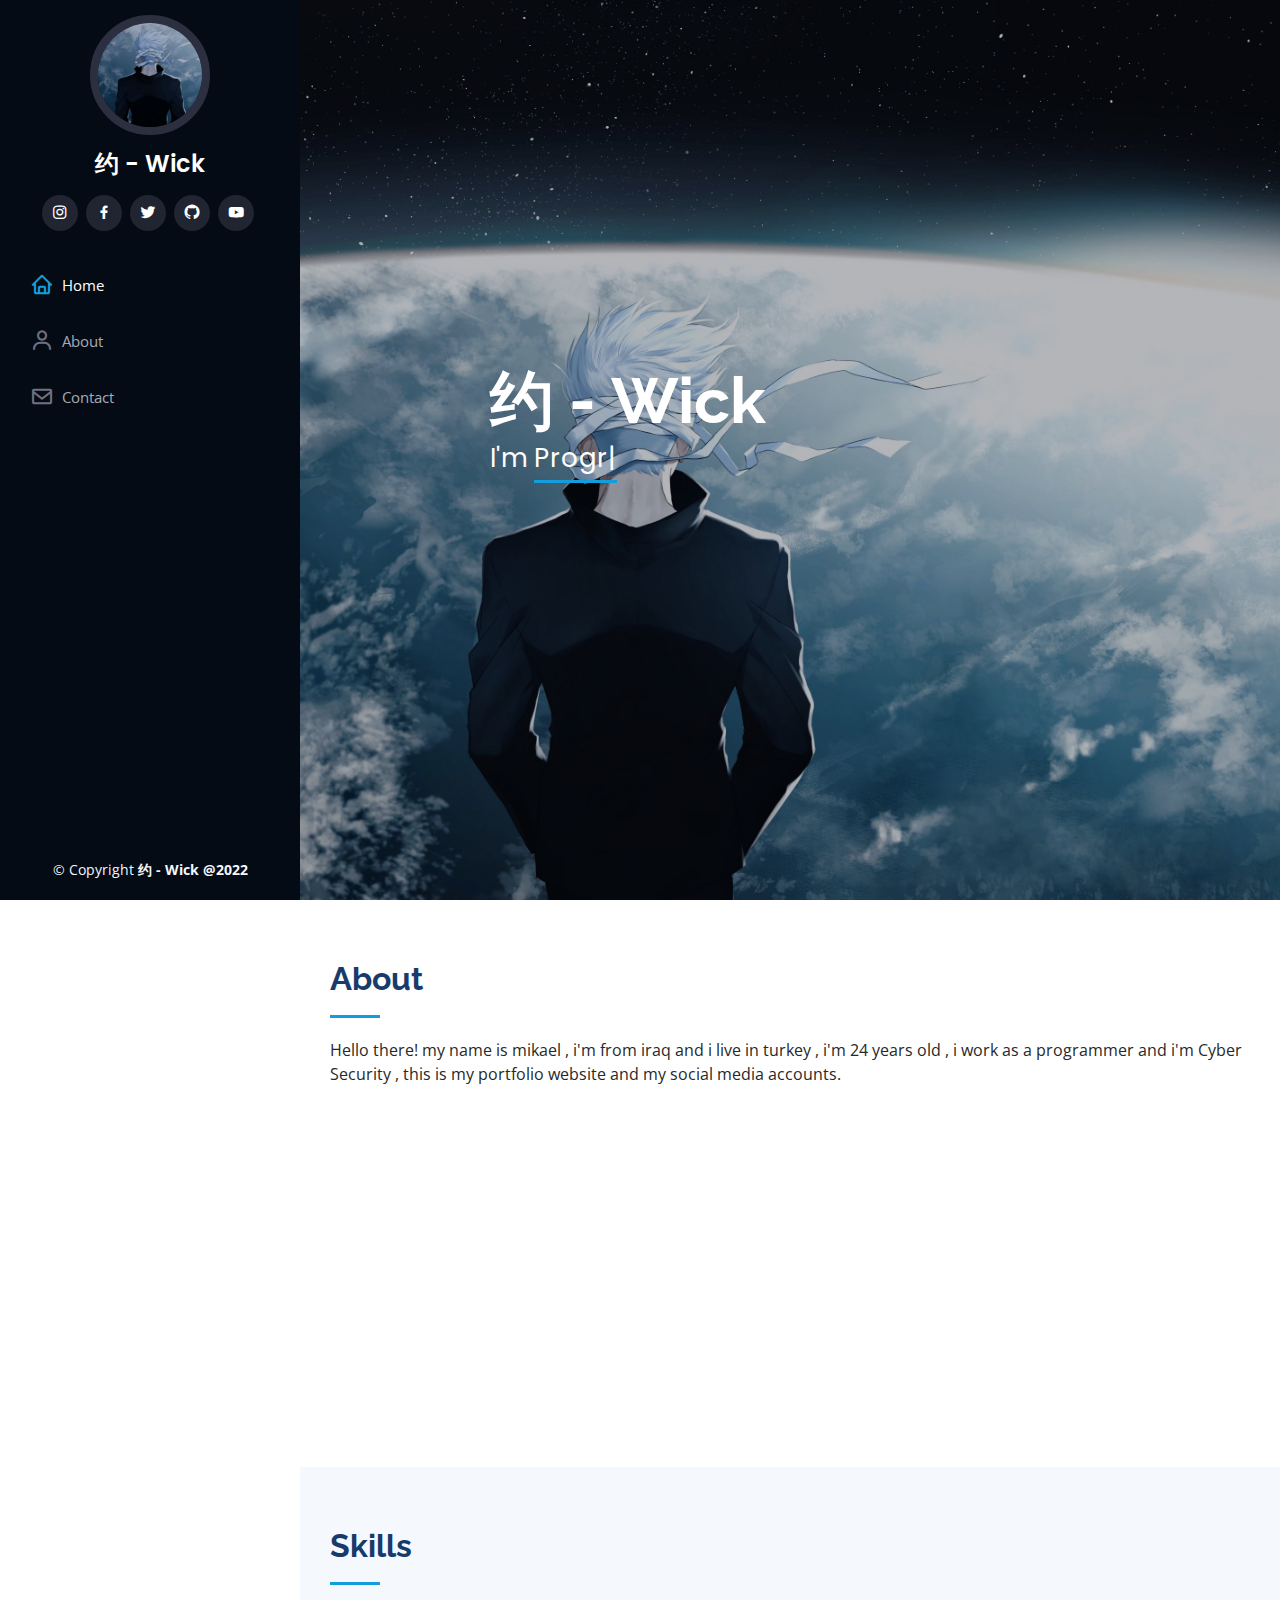
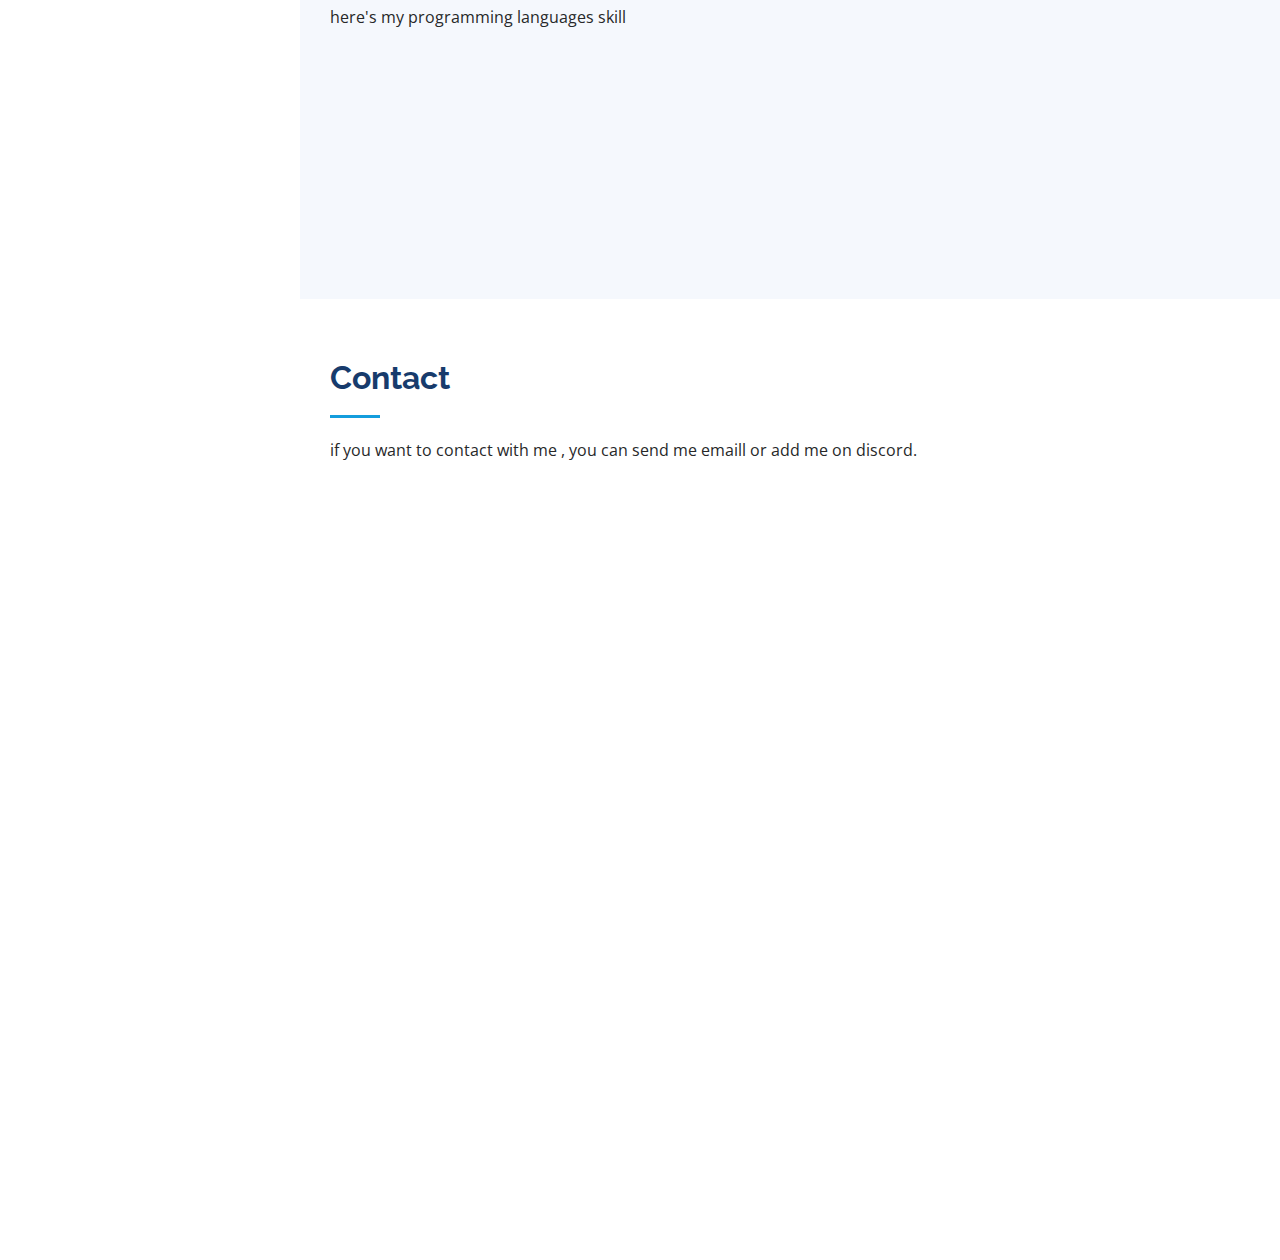
==== index.html @ 40bf6c1d "Initial commit" ====
<!DOCTYPE html>
<html lang="en">

<head>
  <meta charset="utf-8">
  <meta content="width=device-width, initial-scale=1.0" name="viewport">

  <title>约 - Wick World</title>
  <meta content="" name="description">
  <meta content="" name="keywords">

  <!-- Favicons -->
  <link href="assets/img/favicon.png" rel="icon">
  <link href="assets/img/apple-touch-icon.png" rel="apple-touch-icon">

  <!-- Google Fonts -->
  <link href="https://fonts.googleapis.com/css?family=Open+Sans:300,300i,400,400i,600,600i,700,700i|Raleway:300,300i,400,400i,500,500i,600,600i,700,700i|Poppins:300,300i,400,400i,500,500i,600,600i,700,700i" rel="stylesheet">

  <!-- Vendor CSS Files -->
  <link href="assets/vendor/aos/aos.css" rel="stylesheet">
  <link href="assets/vendor/bootstrap/css/bootstrap.min.css" rel="stylesheet">
  <link href="assets/vendor/bootstrap-icons/bootstrap-icons.css" rel="stylesheet">
  <link href="assets/vendor/boxicons/css/boxicons.min.css" rel="stylesheet">
  <link href="assets/vendor/glightbox/css/glightbox.min.css" rel="stylesheet">
  <link href="assets/vendor/swiper/swiper-bundle.min.css" rel="stylesheet">

  <!-- Template Main CSS File -->
  <link href="assets/css/style.css" rel="stylesheet">

  <!-- =======================================================
  * Template Name: iPortfolio
  * Updated: May 30 2023 with Bootstrap v5.3.0
  * Template URL: https://bootstrapmade.com/iportfolio-bootstrap-portfolio-websites-template/
  * Author: BootstrapMade.com
  * License: https://bootstrapmade.com/license/
  ======================================================== -->
</head>

<body>

  <!-- ======= Mobile nav toggle button ======= -->
  <i class="bi bi-list mobile-nav-toggle d-xl-none"></i>

  <!-- ======= Header ======= -->
  <header id="header">
    <div class="d-flex flex-column">

      <div class="profile">
        <img src="assets/img/profile-img.jpg" alt="" class="img-fluid rounded-circle">
        <h1 class="text-light"><a href="index.html">约 - Wick</a></h1>
        <div class="social-links mt-3 text-center">
          <a href="https://www.instagram.com/mik__subhi" class="instagram"><i class="bx bxl-instagram"></i></a>
          <a href="https://www.facebook.com/Mik.subhi" class="facebook"><i class="bx bxl-facebook"></i></a>
          <a href="https://twitter.com/WickJ007" class="twitter"><i class="bx bxl-twitter"></i></a>
          <a href="https://github.com/Wickdev077" class="github"><i class="bx bxl-github"></i></a>
          <a href="https://www.youtube.com/channel/UCJzH5Ua9rWW-uUYzWh-jjQg" class="youtube"><i class="bx bxl-youtube"></i></a>
        </div>
      </div>

      <nav id="navbar" class="nav-menu navbar">
        <ul>
          <li><a href="#hero" class="nav-link scrollto active"><i class="bx bx-home"></i> <span>Home</span></a></li>
          <li><a href="#about" class="nav-link scrollto"><i class="bx bx-user"></i> <span>About</span></a></li>
          <li><a href="#contact" class="nav-link scrollto"><i class="bx bx-envelope"></i> <span>Contact</span></a></li>
        </ul>
      </nav><!-- .nav-menu -->
    </div>
  </header><!-- End Header -->

  <!-- ======= Hero Section ======= -->
  <section id="hero" class="d-flex flex-column justify-content-center align-items-center">
    <div class="hero-container" data-aos="fade-in">
      <h1>约 - Wick</h1>
      <p>I'm <span class="typed" data-typed-items="Programmer, Cyber Security, Developer, Scripter"></span></p>
    </div>
  </section><!-- End Hero -->

  <main id="main">

    <!-- ======= About Section ======= -->
    <section id="about" class="about">
      <div class="container">

        <div class="section-title">
          <h2>About</h2>
          <p>Hello there! my name is mikael , i'm from iraq and i live in turkey , i'm 24 years old , i work as a programmer and i'm Cyber Security , this is my portfolio website and my social media accounts.</p>
        </div>

        <div class="row">
          <div class="col-lg-4" data-aos="fade-right">
            <img src="assets/img/profile-img.jpg" class="img-fluid" alt="">
          </div>
          <div class="col-lg-8 pt-4 pt-lg-0 content" data-aos="fade-left">
            <h3>Programmer &amp; Cyber Security</h3>
            <div class="row">
              <div class="col-lg-6">
                <ul>
                  <li><i class="bi bi-chevron-right"></i> <a href="https://www.instagram.com/mik__subhi" class="instagram"><i class="bx bxl-instagram"></i></a>
                  <li><i class="bi bi-chevron-right"></i> <a href="https://www.facebook.com/Mik.subhi" class="facebook"><i class="bx bxl-facebook"></i></a>
                  <li><i class="bi bi-chevron-right"></i> <a href="https://twitter.com/WickJ007" class="twitter"><i class="bx bxl-twitter"></i></a>
                  <li><i class="bi bi-chevron-right"></i> <a href="https://github.com/Wickdev077" class="github"><i class="bx bxl-github"></i></a>
                </ul>
              </div>
              <div class="col-lg-6">
                <ul>
                  <li><i class="bi bi-chevron-right"></i> <a href="https://www.youtube.com/channel/UCJzH5Ua9rWW-uUYzWh-jjQg" class="youtube"><i class="bx bxl-youtube"></i></a>
                  <li><i class="bi bi-chevron-right"></i> <a href="https://steamcommunity.com/profiles/76561199409255940/" class="steamcommunity"><i class="bx bxl-steam"></i></a>
                  <li><i class="bi bi-chevron-right"></i> <a href="https://open.spotify.com/user/u649qsqyj5lebvo763ai6z56t" class="spotify"><i class="bx bxl-spotify"></i></a>
                  <li><i class="bi bi-chevron-right"></i> <a href="https://www.twitch.tv/mik_subhi" class="twitch"><i class="bx bxl-twitch"></i></a>
                </ul>
              </div>
            </div>
            <p>
              Here's all my social media accounts
            </p>
          </div>
        </div>

      </div>
    </section><!-- End About Section -->

    <!-- ======= Skills Section ======= -->
    <section id="skills" class="skills section-bg">
      <div class="container">

        <div class="section-title">
          <h2>Skills</h2>
          <p>here's my programming languages skill</p>
        </div>

        <div class="row skills-content">

          <div class="col-lg-6" data-aos="fade-up">

            <div class="progress">
              <span class="skill">HTML <i class="val">100%</i></span>
              <div class="progress-bar-wrap">
                <div class="progress-bar" role="progressbar" aria-valuenow="100" aria-valuemin="0" aria-valuemax="100"></div>
              </div>
            </div>

            <div class="progress">
              <span class="skill">C# <i class="val">95%</i></span>
              <div class="progress-bar-wrap">
                <div class="progress-bar" role="progressbar" aria-valuenow="95" aria-valuemin="0" aria-valuemax="100"></div>
              </div>
            </div>

            <div class="progress">
              <span class="skill">C++ <i class="val">60%</i></span>
              <div class="progress-bar-wrap">
                <div class="progress-bar" role="progressbar" aria-valuenow="60" aria-valuemin="0" aria-valuemax="100"></div>
              </div>
            </div>

          </div>

          <div class="col-lg-6" data-aos="fade-up" data-aos-delay="100">

            <div class="progress">
              <span class="skill">JavaScript <i class="val">100%</i></span>
              <div class="progress-bar-wrap">
                <div class="progress-bar" role="progressbar" aria-valuenow="100" aria-valuemin="0" aria-valuemax="100"></div>
              </div>
            </div>

            <div class="progress">
              <span class="skill">python  <i class="val">45%</i></span>
              <div class="progress-bar-wrap">
                <div class="progress-bar" role="progressbar" aria-valuenow="45" aria-valuemin="0" aria-valuemax="100"></div>
              </div>
            </div>

            <div class="progress">
              <span class="skill">AE editor <i class="val">70%</i></span>
              <div class="progress-bar-wrap">
                <div class="progress-bar" role="progressbar" aria-valuenow="70" aria-valuemin="0" aria-valuemax="100"></div>
              </div>
            </div>

          </div>

        </div>

      </div>
    </section><!-- End Skills Section -->

    <!-- ======= Contact Section ======= -->
    <section id="contact" class="contact">
      <div class="container">

        <div class="section-title">
          <h2>Contact</h2>
          <p>if you want to contact with me , you can send me emaill or add me on discord.</p>
        </div>

        <div class="row" data-aos="fade-in">

          <div class="col-lg-5 d-flex align-items-stretch">
            <div class="info">
              <div class="address">
                <i class="bi bi-discord"></i>
                <h4>Discord:</h4>
                <p>@wick007</p>
              </div>

              <div class="email">
                <i class="bi bi-envelope"></i>
                <h4>Email:</h4>
                <p>mekaelsubhi2016@gmail.com</p>
              </div>

          </div>

          <div class="col-lg-7 mt-5 mt-lg-0 d-flex align-items-stretch">
            <form action="forms/contact.php" method="post" role="form" class="php-email-form">
              <div class="row">
                <div class="form-group col-md-6">
                  <label for="name">Your Name</label>
                  <input type="text" name="name" class="form-control" id="name" required>
                </div>
                <div class="form-group col-md-6">
                  <label for="name">Your Email</label>
                  <input type="email" class="form-control" name="email" id="email" required>
                </div>
              </div>
              <div class="form-group">
                <label for="name">Subject</label>
                <input type="text" class="form-control" name="subject" id="subject" required>
              </div>
              <div class="form-group">
                <label for="name">Message</label>
                <textarea class="form-control" name="message" rows="10" required></textarea>
              </div>
              <div class="my-3">
                <div class="loading">Loading</div>
                <div class="error-message"></div>
                <div class="sent-message">Your message has been sent. Thank you!</div>
              </div>
              <div class="text-center"><button type="submit">Send Message</button></div>
            </form>
          </div>

        </div>

      </div>
    </section><!-- End Contact Section -->

  </main><!-- End #main -->

  <!-- ======= Footer ======= -->
  <footer id="footer">
    <div class="container">
      <div class="copyright">
        &copy; Copyright <strong><span>约 - Wick @2022</span></strong>
      </div>
      <div class="credits">
        <!-- All the links in the footer should remain intact. -->
        <!-- You can delete the links only if you purchased the pro version. -->
        <!-- Licensing information: https://bootstrapmade.com/license/ -->
        <!-- Purchase the pro version with working PHP/AJAX contact form: https://bootstrapmade.com/iportfolio-bootstrap-portfolio-websites-template/ -->
      </div>
    </div>
  </footer><!-- End  Footer -->

  <a href="#" class="back-to-top d-flex align-items-center justify-content-center"><i class="bi bi-arrow-up-short"></i></a>

  <!-- Vendor JS Files -->
  <script src="assets/vendor/purecounter/purecounter_vanilla.js"></script>
  <script src="assets/vendor/aos/aos.js"></script>
  <script src="assets/vendor/bootstrap/js/bootstrap.bundle.min.js"></script>
  <script src="assets/vendor/glightbox/js/glightbox.min.js"></script>
  <script src="assets/vendor/isotope-layout/isotope.pkgd.min.js"></script>
  <script src="assets/vendor/swiper/swiper-bundle.min.js"></script>
  <script src="assets/vendor/typed.js/typed.umd.js"></script>
  <script src="assets/vendor/waypoints/noframework.waypoints.js"></script>
  <script src="assets/vendor/php-email-form/validate.js"></script>

  <!-- Template Main JS File -->
  <script src="assets/js/main.js"></script>

</body>

</html>
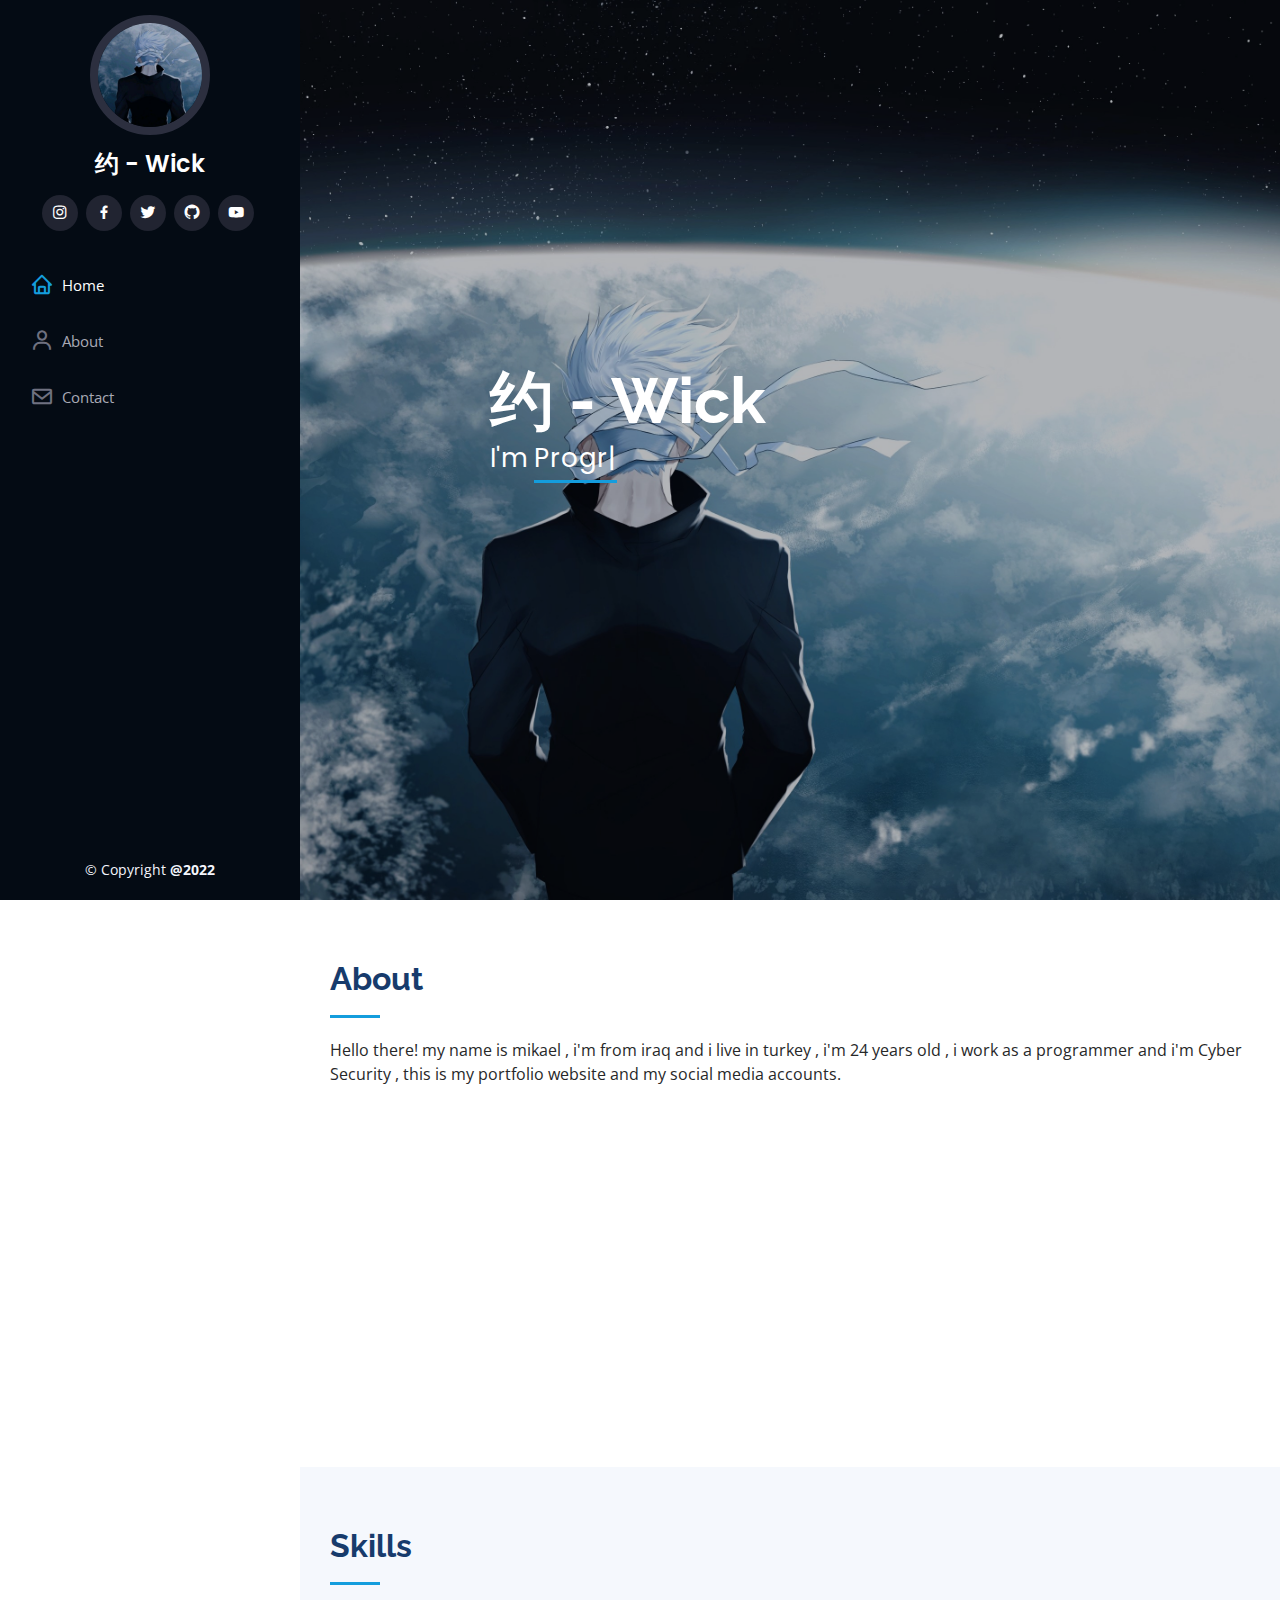
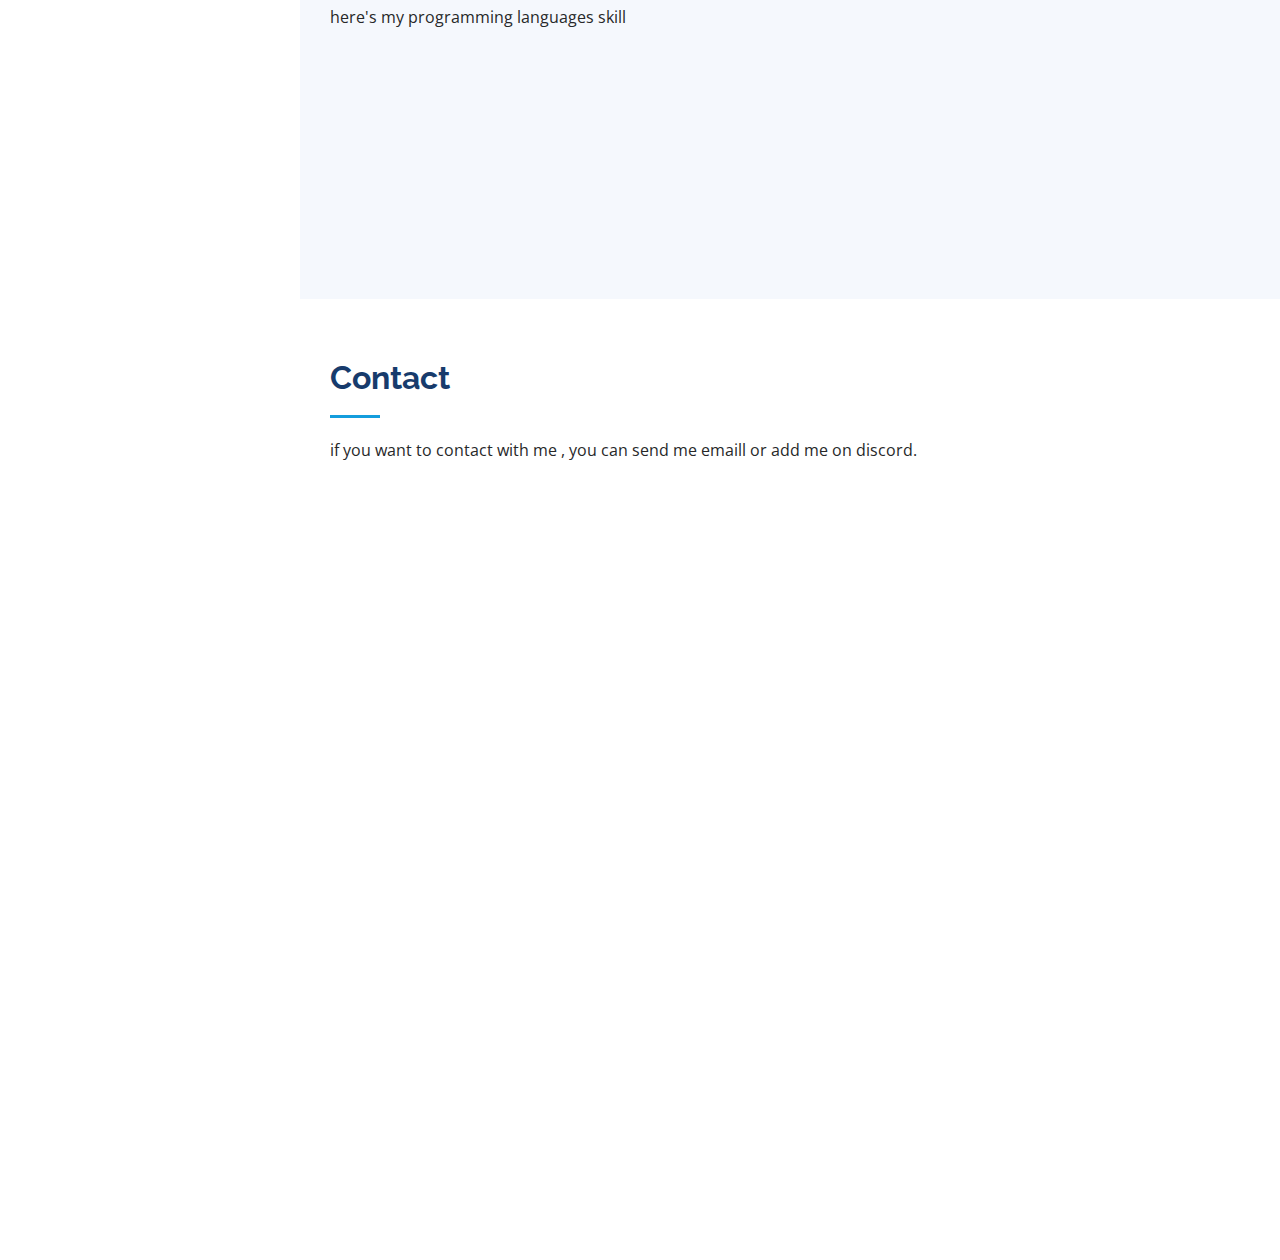
==== commit 957111ca: "Update index.html" ====
--- a/index.html
+++ b/index.html
@@ -23,17 +23,7 @@
   <link href="assets/vendor/boxicons/css/boxicons.min.css" rel="stylesheet">
   <link href="assets/vendor/glightbox/css/glightbox.min.css" rel="stylesheet">
   <link href="assets/vendor/swiper/swiper-bundle.min.css" rel="stylesheet">
-
-  <!-- Template Main CSS File -->
   <link href="assets/css/style.css" rel="stylesheet">
-
-  <!-- =======================================================
-  * Template Name: iPortfolio
-  * Updated: May 30 2023 with Bootstrap v5.3.0
-  * Template URL: https://bootstrapmade.com/iportfolio-bootstrap-portfolio-websites-template/
-  * Author: BootstrapMade.com
-  * License: https://bootstrapmade.com/license/
-  ======================================================== -->
 </head>
 
 <body>
@@ -252,13 +242,9 @@
   <footer id="footer">
     <div class="container">
       <div class="copyright">
-        &copy; Copyright <strong><span>约 - Wick @2022</span></strong>
+        &copy; Copyright <strong><span>@2022</span></strong>
       </div>
       <div class="credits">
-        <!-- All the links in the footer should remain intact. -->
-        <!-- You can delete the links only if you purchased the pro version. -->
-        <!-- Licensing information: https://bootstrapmade.com/license/ -->
-        <!-- Purchase the pro version with working PHP/AJAX contact form: https://bootstrapmade.com/iportfolio-bootstrap-portfolio-websites-template/ -->
       </div>
     </div>
   </footer><!-- End  Footer -->
@@ -281,4 +267,4 @@
 
 </body>
 
-</html>+</html>
--- a/assets/css/style.css
+++ b/assets/css/style.css
@@ -1,10 +1,4 @@
-/**
-* Template Name: iPortfolio
-* Updated: May 30 2023 with Bootstrap v5.3.0
-* Template URL: https://bootstrapmade.com/iportfolio-bootstrap-portfolio-websites-template/
-* Author: BootstrapMade.com
-* License: https://bootstrapmade.com/license/
-*/
+
 
 /*--------------------------------------------------------------
 # General
@@ -743,4 +737,4 @@
     width: auto;
     padding-right: 20px 15px;
   }
-}+}
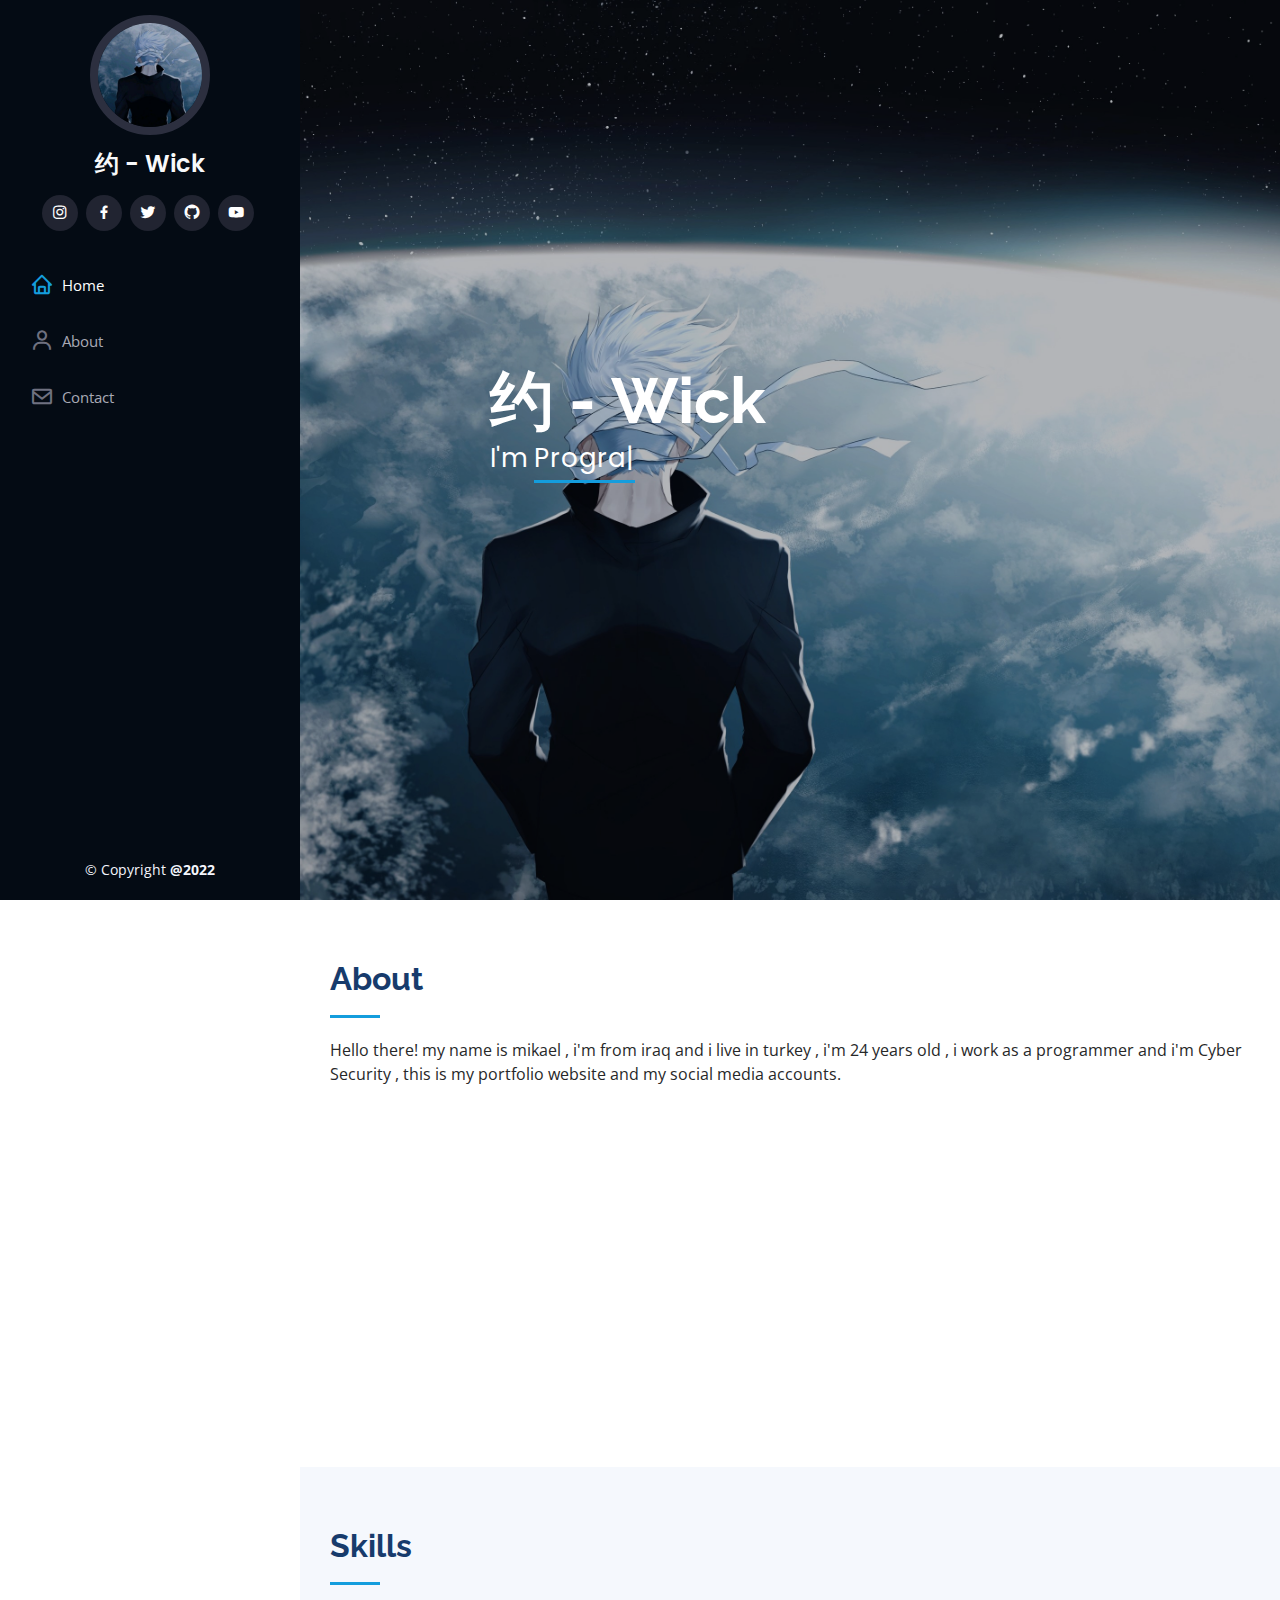
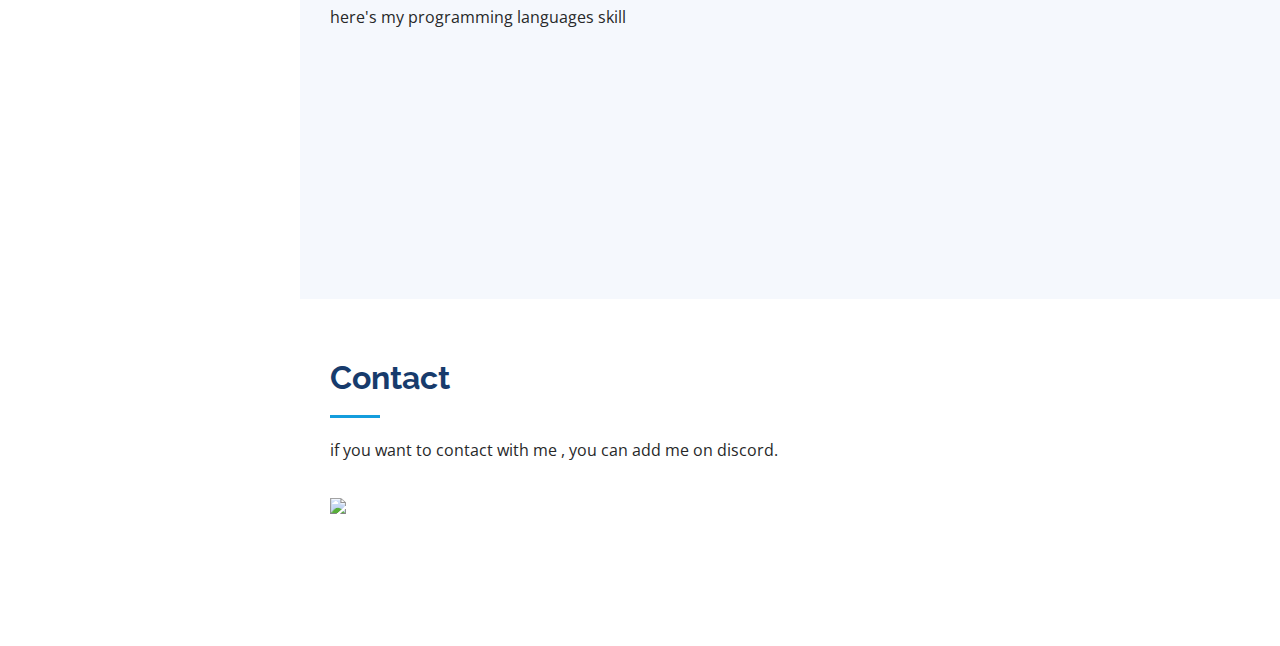
==== commit 149a645f: "Update index.html" ====
--- a/index.html
+++ b/index.html
@@ -37,7 +37,7 @@
 
       <div class="profile">
         <img src="assets/img/profile-img.jpg" alt="" class="img-fluid rounded-circle">
-        <h1 class="text-light"><a href="index.html">约 - Wick</a></h1>
+        <h1 class="text-light"><a class="text-light" href="index.html">约 - Wick</a></h1>
         <div class="social-links mt-3 text-center">
           <a href="https://www.instagram.com/mik__subhi" class="instagram"><i class="bx bxl-instagram"></i></a>
           <a href="https://www.facebook.com/Mik.subhi" class="facebook"><i class="bx bxl-facebook"></i></a>
@@ -85,18 +85,18 @@
             <div class="row">
               <div class="col-lg-6">
                 <ul>
-                  <li><i class="bi bi-chevron-right"></i> <a href="https://www.instagram.com/mik__subhi" class="instagram"><i class="bx bxl-instagram"></i></a>
-                  <li><i class="bi bi-chevron-right"></i> <a href="https://www.facebook.com/Mik.subhi" class="facebook"><i class="bx bxl-facebook"></i></a>
-                  <li><i class="bi bi-chevron-right"></i> <a href="https://twitter.com/WickJ007" class="twitter"><i class="bx bxl-twitter"></i></a>
-                  <li><i class="bi bi-chevron-right"></i> <a href="https://github.com/Wickdev077" class="github"><i class="bx bxl-github"></i></a>
+                  <li><i class="bi bi-chevron-right"></i> <a href="https://www.instagram.com/mik__subhi" class="instagram"><i class="bx bxl-instagram"></i>Instagram</a>
+                  <li><i class="bi bi-chevron-right"></i> <a href="https://www.facebook.com/Mik.subhi" class="facebook"><i class="bx bxl-facebook"></i>facebook</a>
+                  <li><i class="bi bi-chevron-right"></i> <a href="https://twitter.com/WickJ007" class="twitter"><i class="bx bxl-twitter"></i>twitter</a>
+                  <li><i class="bi bi-chevron-right"></i> <a href="https://github.com/Wickdev077" class="github"><i class="bx bxl-github"></i>github</a>
                 </ul>
               </div>
               <div class="col-lg-6">
                 <ul>
-                  <li><i class="bi bi-chevron-right"></i> <a href="https://www.youtube.com/channel/UCJzH5Ua9rWW-uUYzWh-jjQg" class="youtube"><i class="bx bxl-youtube"></i></a>
-                  <li><i class="bi bi-chevron-right"></i> <a href="https://steamcommunity.com/profiles/76561199409255940/" class="steamcommunity"><i class="bx bxl-steam"></i></a>
-                  <li><i class="bi bi-chevron-right"></i> <a href="https://open.spotify.com/user/u649qsqyj5lebvo763ai6z56t" class="spotify"><i class="bx bxl-spotify"></i></a>
-                  <li><i class="bi bi-chevron-right"></i> <a href="https://www.twitch.tv/mik_subhi" class="twitch"><i class="bx bxl-twitch"></i></a>
+                  <li><i class="bi bi-chevron-right"></i> <a href="https://www.youtube.com/channel/UCJzH5Ua9rWW-uUYzWh-jjQg" class="youtube"><i class="bx bxl-youtube"></i>youtube</a>
+                  <li><i class="bi bi-chevron-right"></i> <a href="https://steamcommunity.com/profiles/76561199409255940/" class="steamcommunity"><i class="bx bxl-steam"></i>steamcommunity</a>
+                  <li><i class="bi bi-chevron-right"></i> <a href="https://open.spotify.com/user/u649qsqyj5lebvo763ai6z56t" class="spotify"><i class="bx bxl-spotify"></i>spotify</a>
+                  <li><i class="bi bi-chevron-right"></i> <a href="https://www.twitch.tv/mik_subhi" class="twitch"><i class="bx bxl-twitch"></i>twitch</a>
                 </ul>
               </div>
             </div>
@@ -181,58 +181,11 @@
 
         <div class="section-title">
           <h2>Contact</h2>
-          <p>if you want to contact with me , you can send me emaill or add me on discord.</p>
-        </div>
-
-        <div class="row" data-aos="fade-in">
-
-          <div class="col-lg-5 d-flex align-items-stretch">
-            <div class="info">
-              <div class="address">
-                <i class="bi bi-discord"></i>
-                <h4>Discord:</h4>
-                <p>@wick007</p>
-              </div>
-
-              <div class="email">
-                <i class="bi bi-envelope"></i>
-                <h4>Email:</h4>
-                <p>mekaelsubhi2016@gmail.com</p>
-              </div>
-
-          </div>
-
-          <div class="col-lg-7 mt-5 mt-lg-0 d-flex align-items-stretch">
-            <form action="forms/contact.php" method="post" role="form" class="php-email-form">
-              <div class="row">
-                <div class="form-group col-md-6">
-                  <label for="name">Your Name</label>
-                  <input type="text" name="name" class="form-control" id="name" required>
-                </div>
-                <div class="form-group col-md-6">
-                  <label for="name">Your Email</label>
-                  <input type="email" class="form-control" name="email" id="email" required>
-                </div>
-              </div>
-              <div class="form-group">
-                <label for="name">Subject</label>
-                <input type="text" class="form-control" name="subject" id="subject" required>
-              </div>
-              <div class="form-group">
-                <label for="name">Message</label>
-                <textarea class="form-control" name="message" rows="10" required></textarea>
-              </div>
-              <div class="my-3">
-                <div class="loading">Loading</div>
-                <div class="error-message"></div>
-                <div class="sent-message">Your message has been sent. Thank you!</div>
-              </div>
-              <div class="text-center"><button type="submit">Send Message</button></div>
-            </form>
-          </div>
-
-        </div>
-
+          <p>if you want to contact with me , you can add me on discord.</p>
+        </div>
+
+      <div>
+        <img src="./assets/img/profile.png">
       </div>
     </section><!-- End Contact Section -->
 
